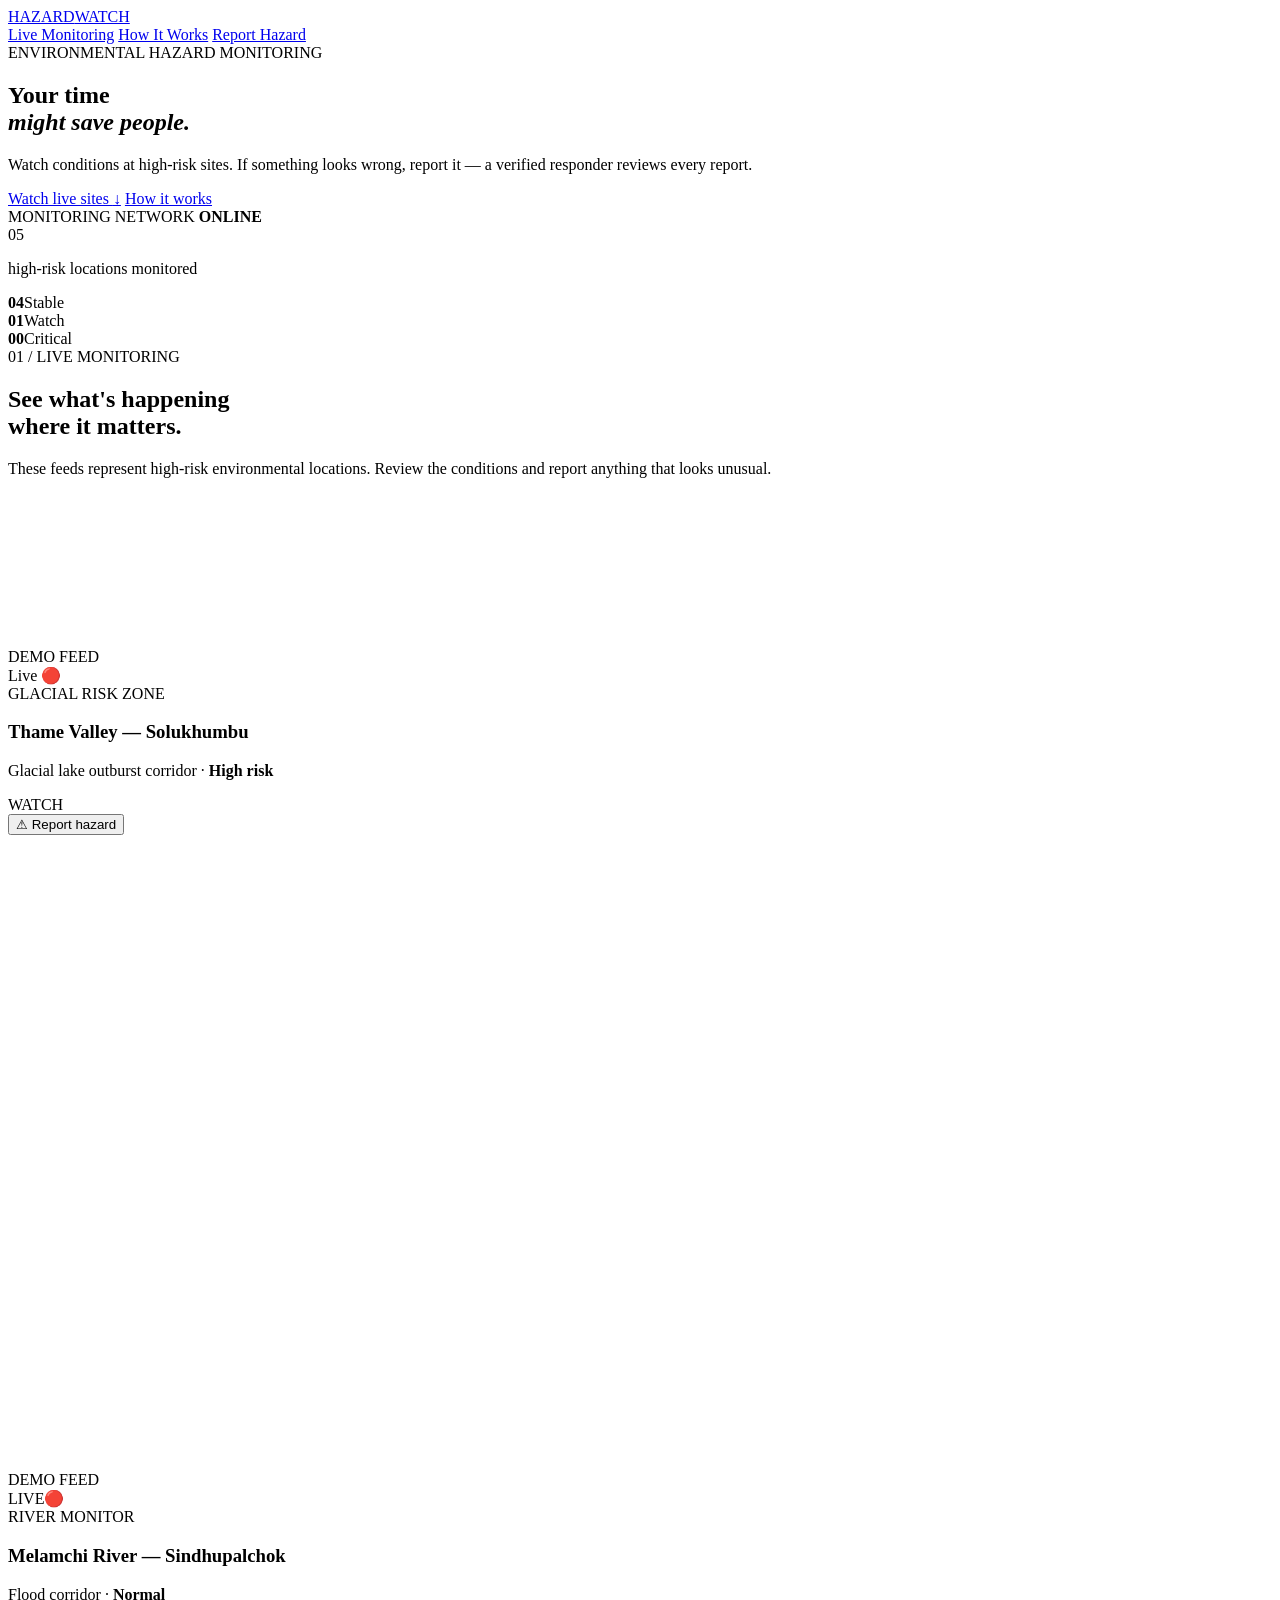
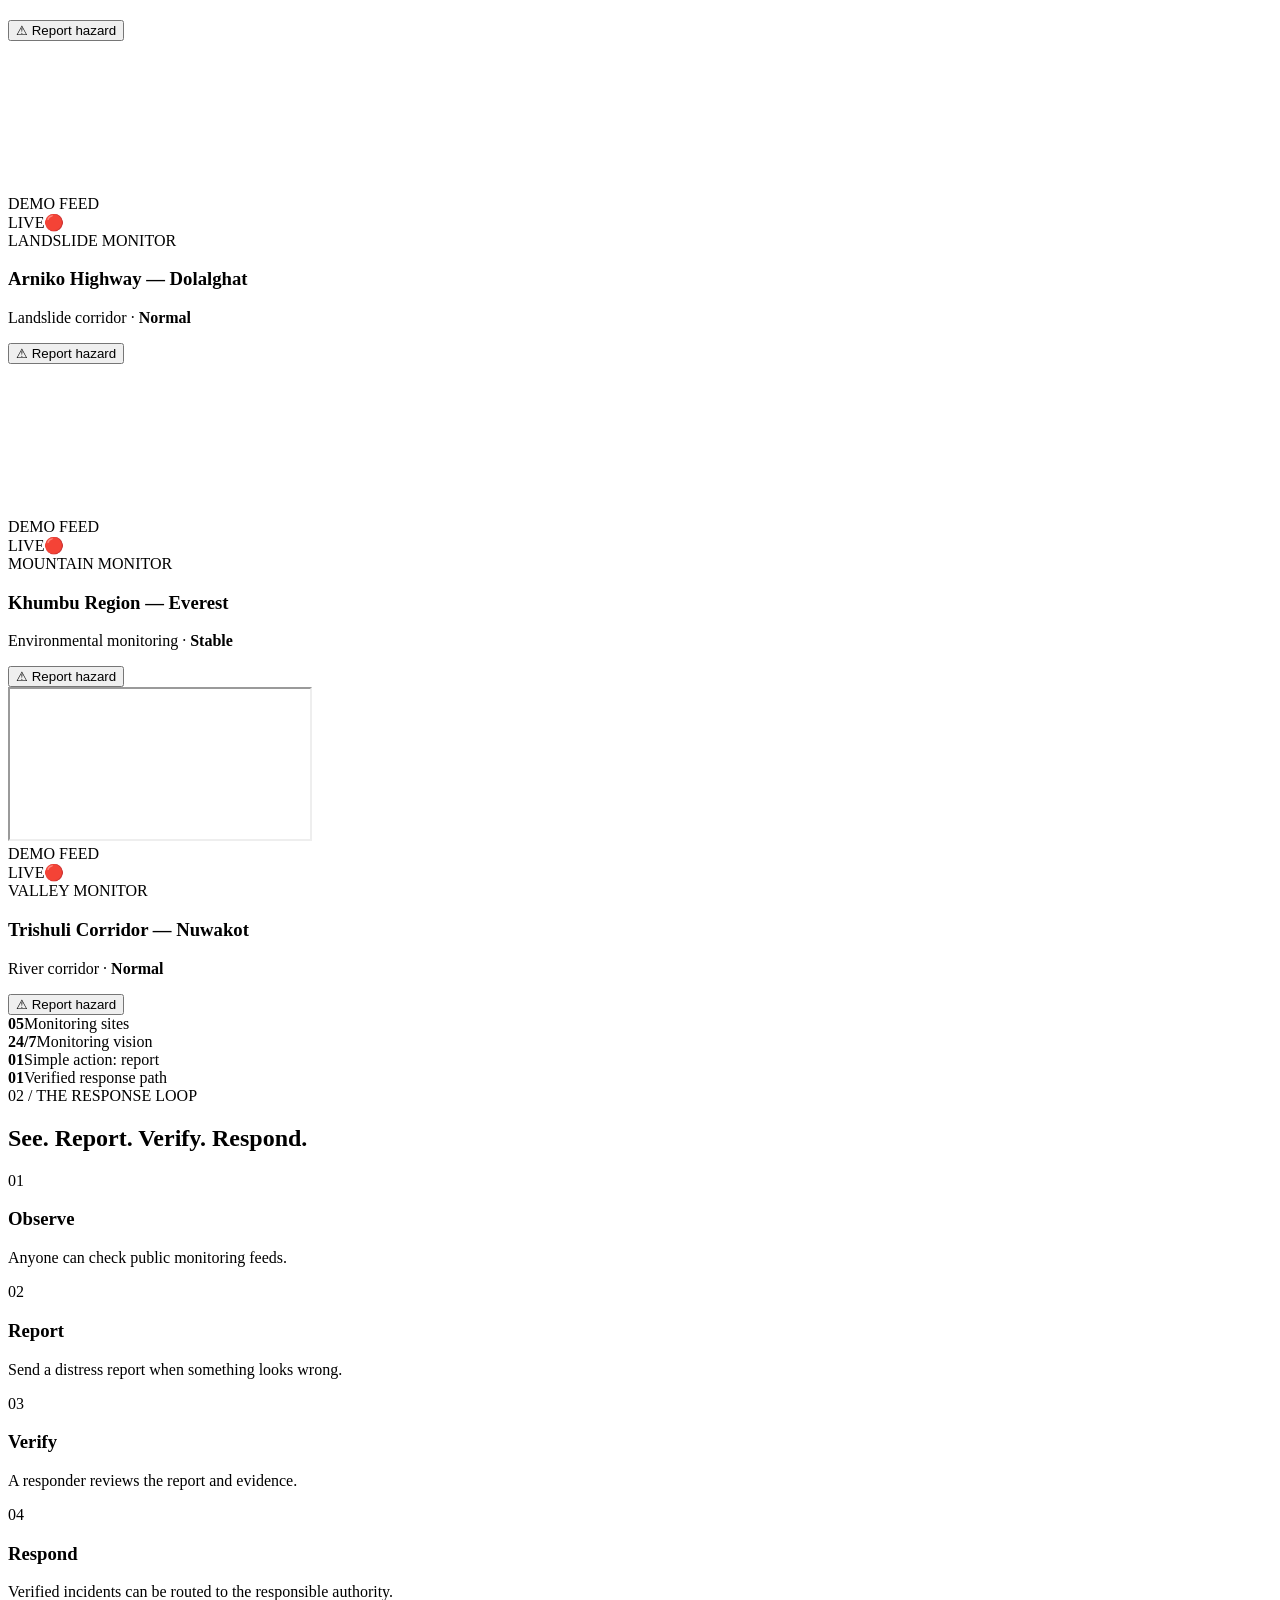
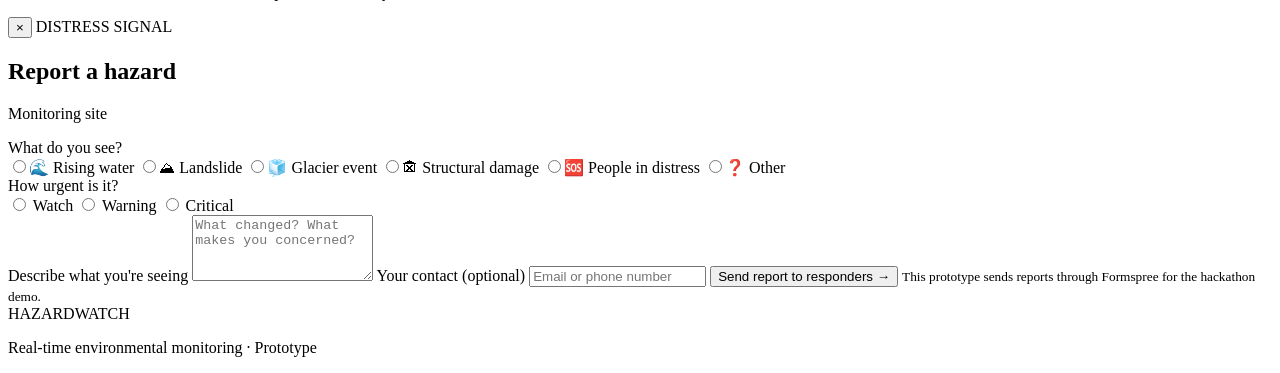
==== index.html @ b628bd3a "This is the index and overall prototype for the project . This file contains the complete HTML struc" ====
<!DOCTYPE html>
<html lang="en">
<head>
  <meta charset="UTF-8" />
  <meta name="viewport" content="width=device-width, initial-scale=1.0" />
  <meta name="description" content="HazardWatch monitors high-risk environmental sites in real time and routes verified distress reports to emergency responders." />
  <meta name="theme-color" content="#080b0a" />
  <link rel="icon" href="data:image/svg+xml,<svg xmlns=%22http://www.w3.org/2000/svg%22 viewBox=%220 0 100 100%22><text y=%22.9em%22 font-size=%2290%22>⚠️</text></svg>" />
  <title>HazardWatch — Your Time Might Save People</title>
  <link rel="preconnect" href="https://fonts.googleapis.com" />
  <link rel="preconnect" href="https://fonts.gstatic.com" crossorigin />
  <link rel="stylesheet" href="style.css" />
</head>
<body>
  <header class="site-header">
    <a class="logo" href="#">HAZARD<span>WATCH</span></a>
    <nav>
      <a href="#monitoring">Live Monitoring</a>
      <a href="#how-it-works">How It Works</a>
      <a class="nav-report" href="#monitoring">Report Hazard</a>
    </nav>
  </header>

  <main>
    <section class="hero">
      <div class="hero-copy">
        <div class="eyebrow"><span class="pulse" aria-hidden="true"></span> ENVIRONMENTAL HAZARD MONITORING</div>
        <h1>Your time<br /><em>might save people.</em></h1>
        <p>
          Watch conditions at high-risk sites. If something looks wrong,
          report it — a verified responder reviews every report.
        </p>
        <div class="hero-actions">
          <a href="#monitoring" class="btn btn-primary">Watch live sites <span aria-hidden="true">↓</span></a>
          <a href="#how-it-works" class="btn btn-ghost">How it works</a>
        </div>
      </div>

      <div class="hero-status">
        <div class="status-card">
          <div class="status-top">
            <span class="live-dot" aria-hidden="true"></span>
            <span>MONITORING NETWORK</span>
            <strong>ONLINE</strong>
          </div>
          <div class="status-number">05</div>
          <p>high-risk locations monitored</p>
          <div class="mini-stats">
            <div><b>04</b><span>Stable</span></div>
            <div><b>01</b><span>Watch</span></div>
            <div><b>00</b><span>Critical</span></div>
          </div>
        </div>
      </div>
    </section>

    <section class="section-heading" id="monitoring">
      <div>
        <span class="section-kicker">01 / LIVE MONITORING</span>
        <h2>See what's happening<br />where it matters.</h2>
      </div>
      <p>
        These feeds represent high-risk environmental locations.
        Review the conditions and report anything that looks unusual.
      </p>
    </section>

    <section class="camera-grid">
      <article class="camera-card featured">
        <div class="video-wrap">
          <video
         autoplay
         muted
         loop
          playsinline
          preload="metadata">
          <source src="videos/feed1.mp4" type="video/mp4">
          Your browser does not support video playback.
          </video>
          <div class="feed-label"><span class="live-dot" aria-hidden="true"></span> DEMO FEED</div>
          <div class="feed-note">Live 🔴</div>
        </div>
        <div class="camera-info">
          <div class="camera-title">
            <div>
              <span class="camera-type">GLACIAL RISK ZONE</span>
              <h3>Thame Valley — Solukhumbu</h3>
              <p>Glacial lake outburst corridor · <b class="high">High risk</b></p>
            </div>
            <span class="risk-badge high-badge">WATCH</span>
          </div>
          <button class="report-btn" type="button" onclick="openReport('Thame Valley — Solukhumbu')">
            <span aria-hidden="true">⚠</span> Report hazard
          </button>
        </div>
      </article>

      <article class="camera-card">
        <div class="video-wrap">
          <video
         autoplay
         muted
         loop
         width="100%"
          playsinline
          preload="metadata">
          <source src="videos/feed2.mp4" type="video/mp4">
          Your browser does not support video playback.
          </video>
          <div class="feed-label"><span class="live-dot" aria-hidden="true"></span> DEMO FEED</div>
          <div class="feed-note">LIVE🔴</div>
        </div>
        <div class="camera-info">
          <span class="camera-type">RIVER MONITOR</span>
          <h3>Melamchi River — Sindhupalchok</h3>
          <p>Flood corridor · <b class="normal">Normal</b></p>
          <button class="report-btn" type="button" onclick="openReport('Melamchi River — Sindhupalchok')"><span aria-hidden="true">⚠</span> Report hazard</button>
        </div>
      </article>

      <article class="camera-card">
        <div class="video-wrap">
          <video
         autoplay
         muted
         loop
          playsinline
          preload="metadata">
          <source src="videos/feed3.mp4" type="video/mp4">
          Your browser does not support video playback.
          </video>
          <div class="feed-label"><span class="live-dot" aria-hidden="true"></span> DEMO FEED</div>
          <div class="feed-note">LIVE🔴</div>
        </div>
        <div class="camera-info">
          <span class="camera-type">LANDSLIDE MONITOR</span>
          <h3>Arniko Highway — Dolalghat</h3>
          <p>Landslide corridor · <b class="normal">Normal</b></p>
          <button class="report-btn" type="button" onclick="openReport('Arniko Highway — Dolalghat')"><span aria-hidden="true">⚠</span> Report hazard</button>
        </div>
      </article>

      <article class="camera-card">
        <div class="video-wrap">
          <video
         autoplay
         muted
         loop
          playsinline
          preload="metadata">
          <source src="videos/feed4.mp4" type="video/mp4">
          Your browser does not support video playback.
          </video>
          <div class="feed-label"><span class="live-dot" aria-hidden="true"></span> DEMO FEED</div>
          <div class="feed-note">LIVE🔴</div>
        </div>
        <div class="camera-info">
          <span class="camera-type">MOUNTAIN MONITOR</span>
          <h3>Khumbu Region — Everest</h3>
          <p>Environmental monitoring · <b class="normal">Stable</b></p>
          <button class="report-btn" type="button" onclick="openReport('Khumbu Region — Everest')"><span aria-hidden="true">⚠</span> Report hazard</button>
        </div>
      </article>

      <article class="camera-card">
        <div class="video-wrap">
          <iframe
            src="https://www.youtube.com/embed/aqz-KE-bpKQ?mute=1"
            title="HazardWatch valley demo feed"
            allow="autoplay; encrypted-media; picture-in-picture"
            loading="lazy"
            allowfullscreen>
          </iframe>
          <div class="feed-label"><span class="live-dot" aria-hidden="true"></span> DEMO FEED</div>
          <div class="feed-note">LIVE🔴</div>
        </div>
        <div class="camera-info">
          <span class="camera-type">VALLEY MONITOR</span>
          <h3>Trishuli Corridor — Nuwakot</h3>
          <p>River corridor · <b class="normal">Normal</b></p>
          <button class="report-btn" type="button" onclick="openReport('Trishuli Corridor — Nuwakot')"><span aria-hidden="true">⚠</span> Report hazard</button>
        </div>
      </article>
    </section>

    <section class="impact-strip">
      <div><strong>05</strong><span>Monitoring sites</span></div>
      <div><strong>24/7</strong><span>Monitoring vision</span></div>
      <div><strong>01</strong><span>Simple action: report</span></div>
      <div><strong>01</strong><span>Verified response path</span></div>
    </section>

    <section class="how" id="how-it-works">
      <span class="section-kicker">02 / THE RESPONSE LOOP</span>
      <h2>See. Report. Verify. Respond.</h2>
      <div class="steps">
        <div class="step"><span>01</span><h3>Observe</h3><p>Anyone can check public monitoring feeds.</p></div>
        <div class="step"><span>02</span><h3>Report</h3><p>Send a distress report when something looks wrong.</p></div>
        <div class="step"><span>03</span><h3>Verify</h3><p>A responder reviews the report and evidence.</p></div>
        <div class="step"><span>04</span><h3>Respond</h3><p>Verified incidents can be routed to the responsible authority.</p></div>
      </div>
    </section>
  </main>

  <div class="modal-backdrop" id="reportModal" role="dialog" aria-modal="true" aria-labelledby="reportModalTitle" onclick="closeOnBackdrop(event)">
    <div class="report-modal">
      <button class="close" type="button" onclick="closeReport()" aria-label="Close report form">×</button>
      <span class="section-kicker">DISTRESS SIGNAL</span>
      <h2 id="reportModalTitle">Report a hazard</h2>
      <p class="modal-location" id="modalLocation">Monitoring site</p>

      <form action="https://formspree.io/f/mqpaeapp" method="POST">
        <input type="hidden" name="location" id="locationInput" />

        <label>What do you see?</label>
        <div class="choice-grid">
          <label class="choice"><input type="radio" name="hazard" value="Rising water" required /><span aria-hidden="true">🌊</span> Rising water</label>
          <label class="choice"><input type="radio" name="hazard" value="Landslide" /><span aria-hidden="true">⛰</span> Landslide</label>
          <label class="choice"><input type="radio" name="hazard" value="Glacier event" /><span aria-hidden="true">🧊</span> Glacier event</label>
          <label class="choice"><input type="radio" name="hazard" value="Structural damage" /><span aria-hidden="true">🏚</span> Structural damage</label>
          <label class="choice"><input type="radio" name="hazard" value="People in distress" /><span aria-hidden="true">🆘</span> People in distress</label>
          <label class="choice"><input type="radio" name="hazard" value="Other" /><span aria-hidden="true">❓</span> Other</label>
        </div>

        <label>How urgent is it?</label>
        <div class="urgency">
          <label><input type="radio" name="urgency" value="Watch" required /> Watch</label>
          <label><input type="radio" name="urgency" value="Warning" /> Warning</label>
          <label class="critical"><input type="radio" name="urgency" value="Critical" /> Critical</label>
        </div>

        <label for="description">Describe what you're seeing</label>
        <textarea id="description" name="description" rows="4" placeholder="What changed? What makes you concerned?" required></textarea>

        <label for="contact">Your contact <span>(optional)</span></label>
        <input id="contact" type="text" name="contact" placeholder="Email or phone number" />

        <button class="submit-btn" type="submit">Send report to responders <span aria-hidden="true">→</span></button>
        <small>This prototype sends reports through Formspree for the hackathon demo.</small>
      </form>
    </div>
  </div>

  <footer>
    <div class="logo">HAZARD<span>WATCH</span></div>
    <p>Real-time environmental monitoring · Prototype</p>
  </footer>

  <script>
    const modal = document.getElementById("reportModal");
    const modalLocation = document.getElementById("modalLocation");
    const locationInput = document.getElementById("locationInput");

    // Remembers whatever had focus before the modal opened, so we can
    // hand it back on close instead of stranding keyboard/screen-reader
    // users at the top of the page.
    let lastFocused = null;

    function openReport(location) {
      lastFocused = document.activeElement;
      modalLocation.textContent = location;
      locationInput.value = location;
      modal.classList.add("active");
      document.body.classList.add("modal-open");

      const firstField = modal.querySelector('input[type="radio"], textarea, input[type="text"]');
      if (firstField) firstField.focus();
    }

    function closeReport() {
      modal.classList.remove("active");
      document.body.classList.remove("modal-open");
      if (lastFocused) lastFocused.focus();
    }

    function closeOnBackdrop(event) {
      if (event.target === modal) closeReport();
    }

    document.addEventListener("keydown", (event) => {
      if (event.key === "Escape" && modal.classList.contains("active")) closeReport();
    });
  </script>
</body>
</html>
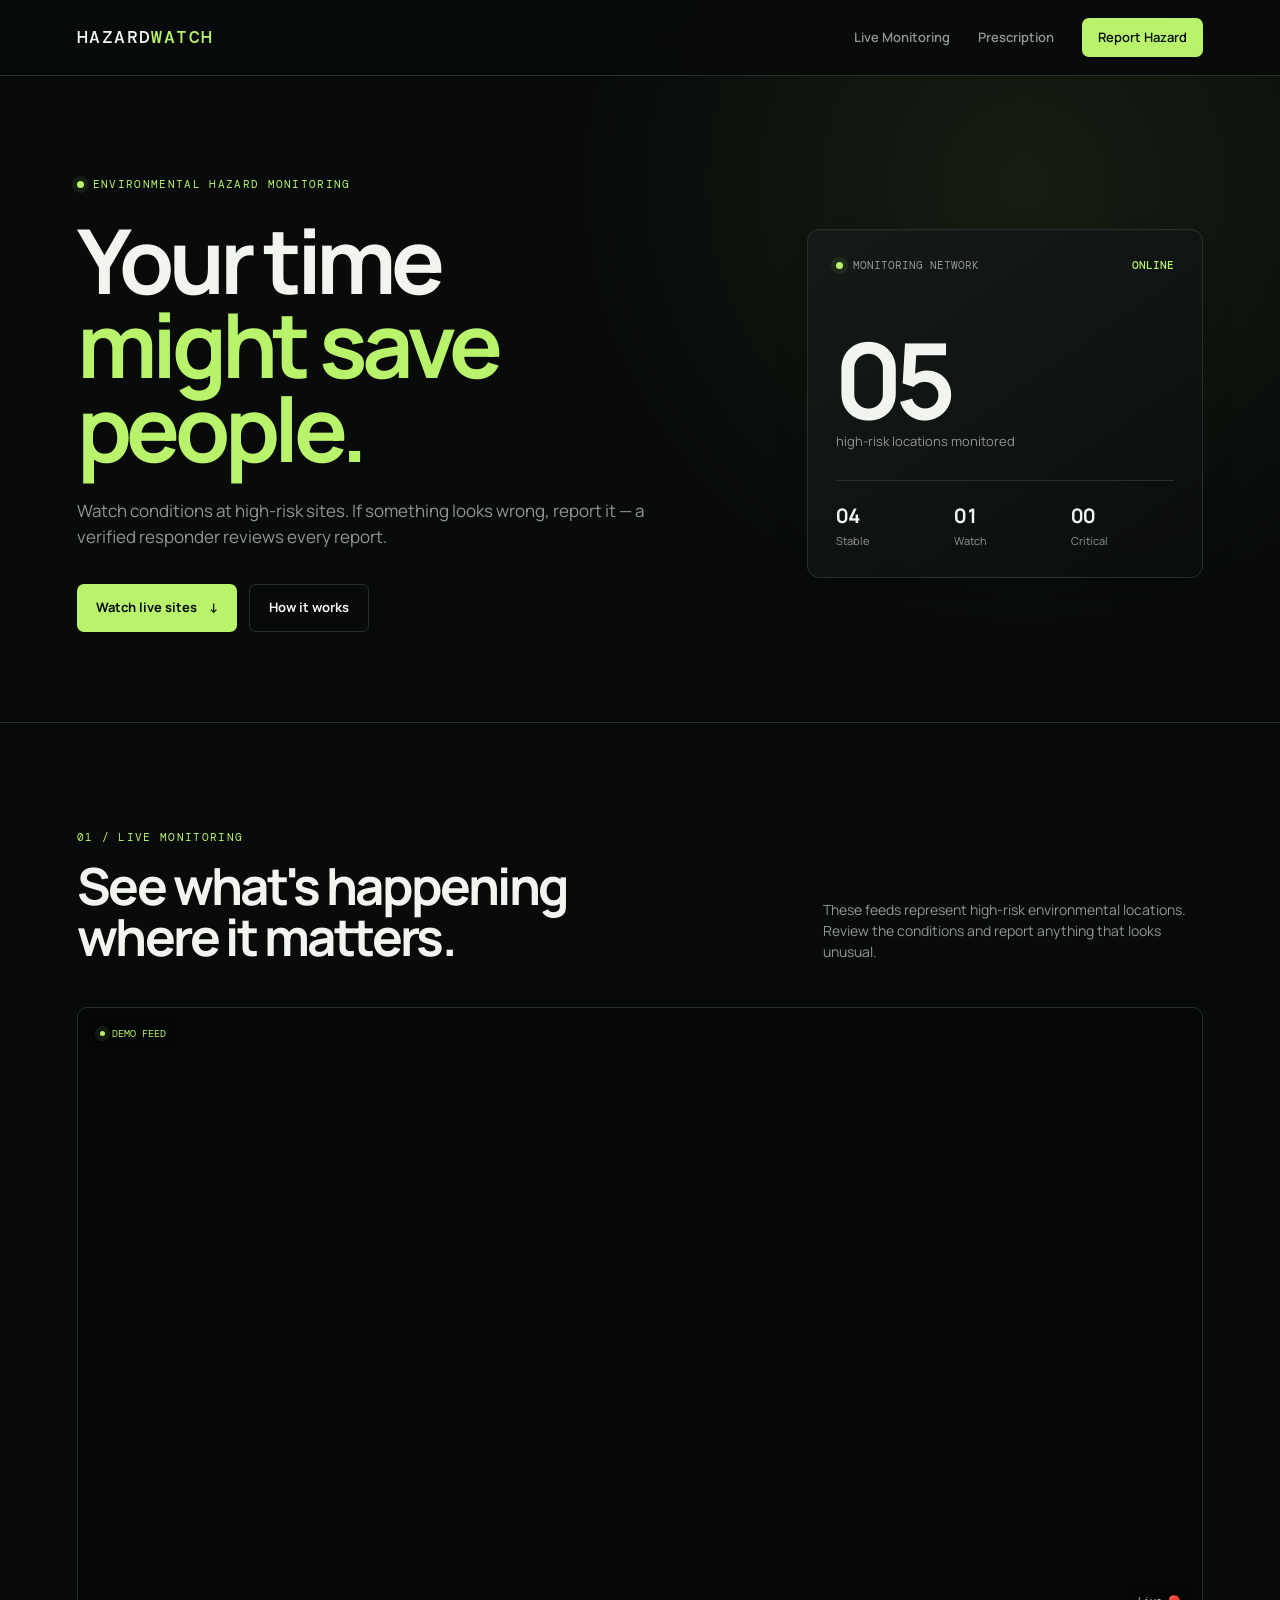
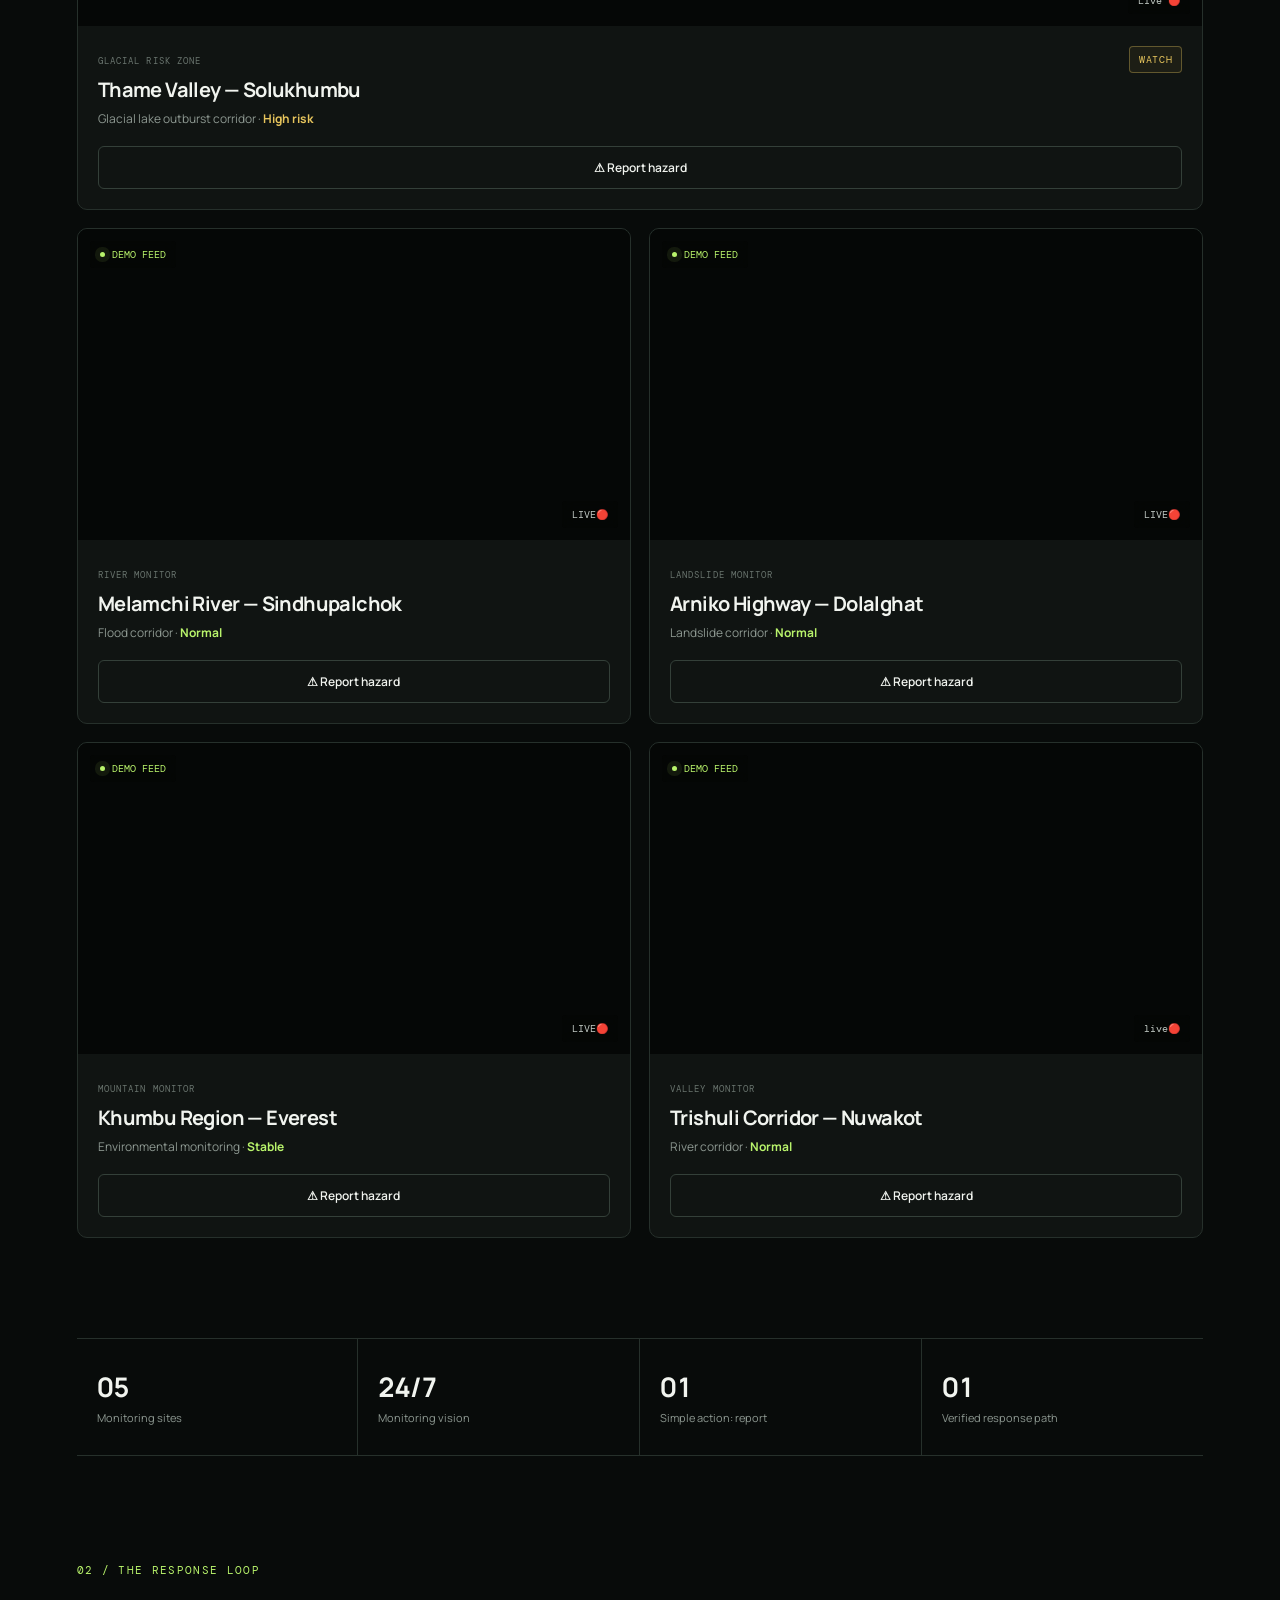
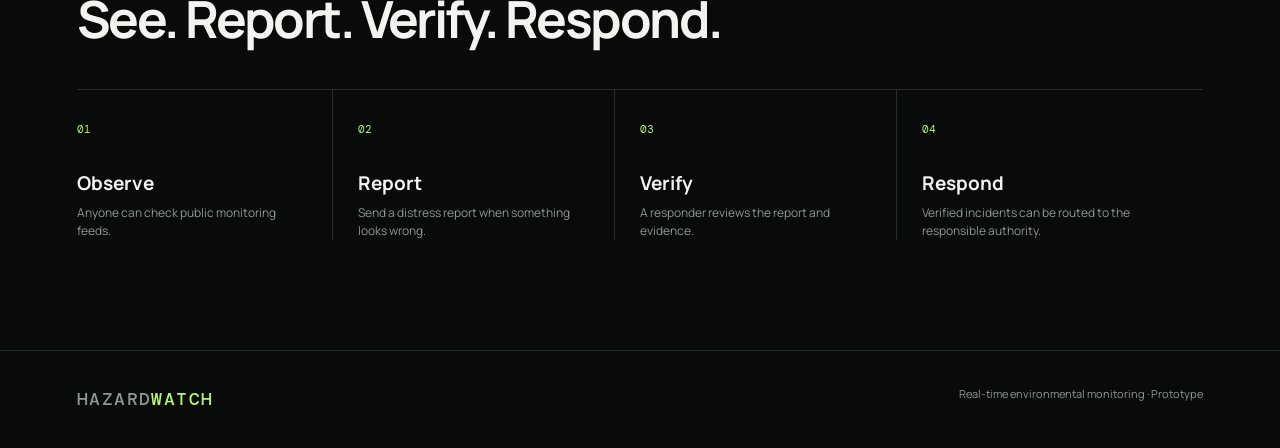
==== commit e8000e36: "Replace YouTube iframe with video element" ====
--- a/index.html
+++ b/index.html
@@ -16,7 +16,7 @@
     <a class="logo" href="#">HAZARD<span>WATCH</span></a>
     <nav>
       <a href="#monitoring">Live Monitoring</a>
-      <a href="#how-it-works">How It Works</a>
+      <a href="#two.html">Prescription</a>
       <a class="nav-report" href="#monitoring">Report Hazard</a>
     </nav>
   </header>
@@ -164,15 +164,17 @@
 
       <article class="camera-card">
         <div class="video-wrap">
-          <iframe
-            src="https://www.youtube.com/embed/aqz-KE-bpKQ?mute=1"
-            title="HazardWatch valley demo feed"
-            allow="autoplay; encrypted-media; picture-in-picture"
-            loading="lazy"
-            allowfullscreen>
-          </iframe>
-          <div class="feed-label"><span class="live-dot" aria-hidden="true"></span> DEMO FEED</div>
-          <div class="feed-note">LIVE🔴</div>
+          <video
+         autoplay
+         muted
+         loop
+          playsinline
+          preload="metadata">
+          <source src="videos/feed5.mp4" type="video/mp4">
+          Your browser does not support video playback.
+          </video>
+          <div class="feed-label"><span class="live-dot" aria-hidden="true"></span> DEMO FEED</div>
+          <div class="feed-note">live🔴</div>
         </div>
         <div class="camera-info">
           <span class="camera-type">VALLEY MONITOR</span>
--- a/style.css
+++ b/style.css
@@ -0,0 +1,923 @@
+@import url('https://fonts.googleapis.com/css2?family=DM+Mono:wght@400;500&family=Manrope:wght@400;500;600;700;800&display=swap');
+
+/* ==========================================================================
+   Tokens
+   ========================================================================== */
+
+:root {
+  --bg: #080b0a;
+  --surface: #101412;
+  --surface-2: #151a17;
+  --line: #26302b;
+  --text: #f1f4ef;
+  --muted: #8d9891;
+  --green: #b8f36b;
+  --green-dark: #6e9e3b;
+  --yellow: #e6c45c;
+  --red: #ff655f;
+
+  --radius-sm: 6px;
+  --radius-md: 10px;
+  --radius-lg: 12px;
+
+  --ease-out: cubic-bezier(.16, 1, .3, 1);
+  --ease-in-out: cubic-bezier(.65, 0, .35, 1);
+  --speed-fast: .15s;
+  --speed-base: .25s;
+
+  --shadow-card: 0 1px 0 rgba(255, 255, 255, .02) inset, 0 20px 40px -28px rgba(0, 0, 0, .6);
+  --shadow-modal: 0 30px 80px -20px rgba(0, 0, 0, .7);
+}
+
+/* ==========================================================================
+   Reset
+   ========================================================================== */
+
+* {
+  box-sizing: border-box;
+  margin: 0;
+  padding: 0;
+}
+
+html {
+  scroll-behavior: smooth;
+}
+
+body {
+  background:
+    radial-gradient(circle at 80% 5%, rgba(184, 243, 107, .08), transparent 28rem),
+    var(--bg);
+  color: var(--text);
+  font-family: "Manrope", sans-serif;
+  line-height: 1.5;
+  -webkit-font-smoothing: antialiased;
+  text-rendering: optimizeLegibility;
+}
+
+body.modal-open {
+  overflow: hidden;
+}
+
+a {
+  color: inherit;
+  text-decoration: none;
+}
+
+::selection {
+  background: var(--green);
+  color: var(--bg);
+}
+
+/* Respect people who've asked their OS to cut down on motion. */
+@media (prefers-reduced-motion: reduce) {
+  html {
+    scroll-behavior: auto;
+  }
+
+  * {
+    animation-duration: .01ms !important;
+    animation-iteration-count: 1 !important;
+    transition-duration: .01ms !important;
+    scroll-behavior: auto !important;
+  }
+}
+
+/* Consistent, visible keyboard focus everywhere — the default outline
+   gets stripped further down on a few components, so this backfills it. */
+:focus-visible {
+  outline: 2px solid var(--green);
+  outline-offset: 2px;
+  border-radius: 3px;
+}
+
+/* Firefox scrollbar; the sliver of extra polish most templates skip. */
+* {
+  scrollbar-width: thin;
+  scrollbar-color: var(--line) transparent;
+}
+
+*::-webkit-scrollbar {
+  width: 10px;
+  height: 10px;
+}
+
+*::-webkit-scrollbar-track {
+  background: transparent;
+}
+
+*::-webkit-scrollbar-thumb {
+  background: var(--line);
+  border-radius: 20px;
+  border: 2px solid var(--bg);
+}
+
+/* ==========================================================================
+   Header
+   ========================================================================== */
+
+.site-header {
+  height: 76px;
+  padding: 0 6vw;
+  display: flex;
+  align-items: center;
+  justify-content: space-between;
+  border-bottom: 1px solid var(--line);
+  position: sticky;
+  top: 0;
+  z-index: 20;
+  background: rgba(8, 11, 10, .9);
+  backdrop-filter: blur(16px);
+}
+
+.logo {
+  font-family: "DM Mono", monospace;
+  font-size: 18px;
+  font-weight: 500;
+  letter-spacing: .08em;
+}
+
+.logo span {
+  color: var(--green);
+}
+
+nav {
+  display: flex;
+  align-items: center;
+  gap: 28px;
+}
+
+nav a {
+  color: var(--muted);
+  font-size: 13px;
+  font-weight: 600;
+  transition: color var(--speed-fast) var(--ease-out);
+}
+
+nav a:hover {
+  color: var(--text);
+}
+
+.nav-report {
+  color: var(--bg) !important;
+  background: var(--green);
+  padding: 10px 16px;
+  border-radius: 7px;
+  transition: transform var(--speed-fast) var(--ease-out), box-shadow var(--speed-fast) var(--ease-out);
+}
+
+.nav-report:hover {
+  transform: translateY(-1px);
+  box-shadow: 0 8px 20px -8px rgba(184, 243, 107, .45);
+}
+
+.nav-report:active {
+  transform: translateY(0);
+}
+
+/* ==========================================================================
+   Hero
+   ========================================================================== */
+
+.hero {
+  min-height: 610px;
+  padding: 100px 6vw 90px;
+  display: grid;
+  grid-template-columns: 1.25fr .75fr;
+  gap: 70px;
+  align-items: center;
+  border-bottom: 1px solid var(--line);
+}
+
+.eyebrow,
+.section-kicker,
+.camera-type {
+  font-family: "DM Mono", monospace;
+  color: var(--green);
+  font-size: 11px;
+  letter-spacing: .12em;
+}
+
+.eyebrow {
+  display: flex;
+  align-items: center;
+  gap: 9px;
+  margin-bottom: 25px;
+}
+
+.pulse,
+.live-dot {
+  display: inline-block;
+  width: 7px;
+  height: 7px;
+  border-radius: 50%;
+  background: var(--green);
+  box-shadow: 0 0 0 5px rgba(184, 243, 107, .08);
+}
+
+.pulse {
+  animation: pulse-ring 2.2s var(--ease-in-out) infinite;
+}
+
+.live-dot {
+  animation: pulse-ring 1.8s var(--ease-in-out) infinite;
+}
+
+@keyframes pulse-ring {
+  0%, 100% {
+    box-shadow: 0 0 0 5px rgba(184, 243, 107, .08);
+  }
+
+  50% {
+    box-shadow: 0 0 0 8px rgba(184, 243, 107, .14);
+  }
+}
+
+.hero h1 {
+  font-size: clamp(54px, 7vw, 94px);
+  line-height: .94;
+  letter-spacing: -.06em;
+  max-width: 850px;
+  text-wrap: balance;
+}
+
+.hero h1 em {
+  color: var(--green);
+  font-style: normal;
+}
+
+.hero-copy > p {
+  max-width: 610px;
+  margin: 28px 0 35px;
+  color: var(--muted);
+  font-size: 17px;
+}
+
+.hero-actions {
+  display: flex;
+  gap: 12px;
+}
+
+.btn {
+  padding: 13px 19px;
+  border-radius: 7px;
+  font-size: 13px;
+  font-weight: 700;
+  display: inline-flex;
+  align-items: center;
+  transition: transform var(--speed-fast) var(--ease-out),
+              box-shadow var(--speed-fast) var(--ease-out),
+              border-color var(--speed-fast) var(--ease-out),
+              background var(--speed-fast) var(--ease-out);
+}
+
+.btn-primary {
+  background: var(--green);
+  color: var(--bg);
+}
+
+.btn-primary span {
+  margin-left: 12px;
+  transition: transform var(--speed-fast) var(--ease-out);
+}
+
+.btn-primary:hover {
+  transform: translateY(-1px);
+  box-shadow: 0 10px 24px -10px rgba(184, 243, 107, .5);
+}
+
+.btn-primary:hover span {
+  transform: translateY(2px);
+}
+
+.btn-primary:active {
+  transform: translateY(0);
+}
+
+.btn-ghost {
+  border: 1px solid var(--line);
+  color: var(--text);
+}
+
+.btn-ghost:hover {
+  border-color: var(--green-dark);
+  background: rgba(184, 243, 107, .05);
+}
+
+.status-card {
+  border: 1px solid var(--line);
+  background: linear-gradient(145deg, rgba(21, 26, 23, .95), rgba(10, 13, 12, .95));
+  padding: 28px;
+  border-radius: var(--radius-lg);
+  box-shadow: var(--shadow-card);
+}
+
+.status-top {
+  display: flex;
+  align-items: center;
+  gap: 10px;
+  font: 11px "DM Mono", monospace;
+  color: var(--muted);
+}
+
+.status-top strong {
+  margin-left: auto;
+  color: var(--green);
+  font-weight: 500;
+}
+
+.status-number {
+  margin-top: 55px;
+  font: 700 105px/1 "Manrope";
+  letter-spacing: -.08em;
+  font-variant-numeric: tabular-nums;
+}
+
+.status-card > p {
+  color: var(--muted);
+  font-size: 13px;
+}
+
+.mini-stats {
+  display: grid;
+  grid-template-columns: repeat(3, 1fr);
+  border-top: 1px solid var(--line);
+  margin-top: 28px;
+  padding-top: 20px;
+  gap: 15px;
+}
+
+.mini-stats div {
+  display: grid;
+  gap: 2px;
+}
+
+.mini-stats b {
+  font-size: 20px;
+  font-variant-numeric: tabular-nums;
+}
+
+.mini-stats span {
+  color: var(--muted);
+  font-size: 11px;
+}
+
+/* ==========================================================================
+   Section headings
+   ========================================================================== */
+
+.section-heading {
+  padding: 100px 6vw 45px;
+  display: grid;
+  grid-template-columns: 1fr 380px;
+  gap: 60px;
+}
+
+.section-heading h2,
+.how h2 {
+  margin-top: 13px;
+  font-size: clamp(36px, 4vw, 58px);
+  line-height: 1;
+  letter-spacing: -.05em;
+  text-wrap: balance;
+}
+
+.section-heading > p {
+  color: var(--muted);
+  font-size: 14px;
+  align-self: end;
+}
+
+/* ==========================================================================
+   Camera grid
+   ========================================================================== */
+
+.camera-grid {
+  padding: 0 6vw 100px;
+  display: grid;
+  grid-template-columns: repeat(2, 1fr);
+  gap: 18px;
+}
+
+.camera-card {
+  overflow: hidden;
+  background: var(--surface);
+  border: 1px solid var(--line);
+  border-radius: var(--radius-md);
+  transition: border-color var(--speed-base) var(--ease-out), transform var(--speed-base) var(--ease-out);
+}
+
+.camera-card:hover {
+  border-color: #344039;
+}
+
+.camera-card.featured {
+  grid-column: span 2;
+}
+
+.video-wrap {
+  aspect-ratio: 16 / 8.8;
+  position: relative;
+  background: #050706;
+  overflow: hidden;
+  object-fit: contain;
+}
+
+.camera-card:not(.featured) .video-wrap {
+  aspect-ratio: 16 / 9;
+}
+
+.video-wrap iframe {
+  width: 100%;
+  height: 100%;
+  border: 0;
+  display: block;
+}
+
+.feed-label,
+.feed-note {
+  position: absolute;
+  z-index: 2;
+  background: rgba(5, 7, 6, .82);
+  backdrop-filter: blur(8px);
+  font: 10px "DM Mono", monospace;
+  padding: 7px 10px;
+  border-radius: 4px;
+}
+
+.feed-label {
+  top: 12px;
+  left: 12px;
+  color: var(--green);
+  display: flex;
+  align-items: center;
+}
+
+.feed-label .live-dot {
+  margin-right: 7px;
+  width: 5px;
+  height: 5px;
+}
+
+.feed-note {
+  right: 12px;
+  bottom: 12px;
+  color: #c0c8c3;
+}
+
+.camera-info {
+  padding: 20px;
+}
+
+.camera-title {
+  display: flex;
+  justify-content: space-between;
+  gap: 20px;
+}
+
+.camera-info h3 {
+  margin: 5px 0 5px;
+  font-size: 20px;
+  letter-spacing: -.03em;
+}
+
+.camera-info p {
+  color: var(--muted);
+  font-size: 12px;
+}
+
+.high {
+  color: var(--yellow);
+}
+
+.normal {
+  color: var(--green);
+}
+
+.risk-badge {
+  height: fit-content;
+  padding: 6px 9px;
+  font: 10px "DM Mono", monospace;
+  border: 1px solid rgba(230, 196, 92, .35);
+  color: var(--yellow);
+  border-radius: 4px;
+  letter-spacing: .06em;
+  white-space: nowrap;
+}
+
+/* Modifier used alongside .risk-badge on the featured card — kept the
+   yellow "watch" treatment as the base but split it out so a future
+   "critical" or "stable" variant has somewhere obvious to hook in. */
+.risk-badge.high-badge {
+  background: rgba(230, 196, 92, .06);
+}
+
+.camera-type {
+  font-size: 9px;
+  color: #69746e;
+}
+
+.report-btn {
+  margin-top: 18px;
+  width: 100%;
+  padding: 12px;
+  border: 1px solid #344039;
+  border-radius: var(--radius-sm);
+  background: transparent;
+  color: var(--text);
+  font: 600 12px "Manrope";
+  cursor: pointer;
+  transition: background var(--speed-base) var(--ease-out),
+              color var(--speed-base) var(--ease-out),
+              border-color var(--speed-base) var(--ease-out),
+              transform var(--speed-fast) var(--ease-out);
+}
+
+.report-btn:hover {
+  background: var(--green);
+  color: var(--bg);
+  border-color: var(--green);
+}
+
+.report-btn:active {
+  transform: scale(.98);
+}
+
+/* ==========================================================================
+   Impact strip
+   ========================================================================== */
+
+.impact-strip {
+  margin: 0 6vw 100px;
+  border-block: 1px solid var(--line);
+  display: grid;
+  grid-template-columns: repeat(4, 1fr);
+}
+
+.impact-strip div {
+  padding: 28px 20px;
+  border-right: 1px solid var(--line);
+  display: grid;
+  gap: 3px;
+}
+
+.impact-strip div:last-child {
+  border-right: 0;
+}
+
+.impact-strip strong {
+  font-size: 27px;
+  letter-spacing: -.04em;
+  font-variant-numeric: tabular-nums;
+}
+
+.impact-strip span {
+  color: var(--muted);
+  font-size: 11px;
+}
+
+/* ==========================================================================
+   How it works
+   ========================================================================== */
+
+.how {
+  padding: 0 6vw 110px;
+}
+
+.steps {
+  margin-top: 45px;
+  display: grid;
+  grid-template-columns: repeat(4, 1fr);
+  border-top: 1px solid var(--line);
+}
+
+.step {
+  padding: 25px 25px 0 0;
+  margin-right: 25px;
+  border-right: 1px solid var(--line);
+}
+
+.step:last-child {
+  border: 0;
+}
+
+.step > span {
+  font: 11px "DM Mono", monospace;
+  color: var(--green);
+}
+
+.step h3 {
+  margin: 30px 0 7px;
+  font-size: 19px;
+}
+
+.step p {
+  color: var(--muted);
+  font-size: 12px;
+  max-width: 220px;
+}
+
+/* ==========================================================================
+   Footer
+   ========================================================================== */
+
+footer {
+  padding: 35px 6vw;
+  border-top: 1px solid var(--line);
+  display: flex;
+  justify-content: space-between;
+  color: var(--muted);
+  font-size: 11px;
+}
+
+/* ==========================================================================
+   Report modal
+   ========================================================================== */
+
+.modal-backdrop {
+  position: fixed;
+  inset: 0;
+  z-index: 100;
+  background: rgba(0, 0, 0, .76);
+  backdrop-filter: blur(7px);
+  display: flex;
+  justify-content: center;
+  align-items: center;
+  padding: 20px;
+  opacity: 0;
+  visibility: hidden;
+  transition: opacity var(--speed-base) var(--ease-out), visibility var(--speed-base) var(--ease-out);
+}
+
+.modal-backdrop.active {
+  opacity: 1;
+  visibility: visible;
+}
+
+.report-modal {
+  width: min(650px, 100%);
+  max-height: 92vh;
+  overflow-y: auto;
+  background: #111613;
+  border: 1px solid #303b34;
+  border-radius: var(--radius-lg);
+  padding: 30px;
+  position: relative;
+  transform: translateY(12px);
+  transition: transform var(--speed-base) var(--ease-out);
+  box-shadow: var(--shadow-modal);
+}
+
+.active .report-modal {
+  transform: translateY(0);
+}
+
+.close {
+  position: absolute;
+  top: 18px;
+  right: 20px;
+  border: 0;
+  background: none;
+  color: var(--muted);
+  font-size: 27px;
+  cursor: pointer;
+  line-height: 1;
+  padding: 4px;
+  border-radius: 4px;
+  transition: color var(--speed-fast) var(--ease-out);
+}
+
+.close:hover {
+  color: var(--text);
+}
+
+.report-modal h2 {
+  font-size: 34px;
+  letter-spacing: -.05em;
+  margin-top: 8px;
+}
+
+.modal-location {
+  color: var(--yellow);
+  font-size: 12px;
+  margin-bottom: 28px;
+}
+
+.report-modal form > label {
+  display: block;
+  margin: 20px 0 10px;
+  font-size: 12px;
+  font-weight: 700;
+}
+
+.report-modal label span {
+  color: var(--muted);
+  font-weight: 400;
+}
+
+.choice-grid {
+  display: grid;
+  grid-template-columns: repeat(2, 1fr);
+  gap: 8px;
+}
+
+.choice {
+  border: 1px solid var(--line);
+  border-radius: var(--radius-sm);
+  padding: 12px;
+  font-size: 11px;
+  cursor: pointer;
+  transition: border-color var(--speed-fast) var(--ease-out), background var(--speed-fast) var(--ease-out);
+}
+
+.choice:hover {
+  border-color: #3a463f;
+}
+
+.choice:has(input:checked) {
+  border-color: var(--green);
+  background: rgba(184, 243, 107, .07);
+}
+
+.choice input,
+.urgency input {
+  display: none;
+}
+
+.urgency {
+  display: grid;
+  grid-template-columns: repeat(3, 1fr);
+  gap: 8px;
+}
+
+.urgency label {
+  border: 1px solid var(--line);
+  padding: 11px;
+  text-align: center;
+  font-size: 11px;
+  cursor: pointer;
+  border-radius: var(--radius-sm);
+  transition: border-color var(--speed-fast) var(--ease-out),
+              background var(--speed-fast) var(--ease-out),
+              color var(--speed-fast) var(--ease-out);
+}
+
+.urgency label:hover {
+  border-color: #3a463f;
+}
+
+.urgency label:has(input:checked) {
+  border-color: var(--green);
+  color: var(--green);
+  background: rgba(184, 243, 107, .07);
+}
+
+.urgency .critical:has(input:checked) {
+  border-color: var(--red);
+  color: var(--red);
+  background: rgba(255, 101, 95, .07);
+}
+
+textarea,
+.report-modal input[type="text"] {
+  width: 100%;
+  background: #0b0e0c;
+  border: 1px solid var(--line);
+  border-radius: var(--radius-sm);
+  padding: 12px;
+  color: var(--text);
+  font: 12px "Manrope";
+  outline: none;
+  resize: vertical;
+  transition: border-color var(--speed-fast) var(--ease-out);
+}
+
+textarea::placeholder,
+.report-modal input[type="text"]::placeholder {
+  color: #576058;
+}
+
+textarea:focus,
+.report-modal input[type="text"]:focus {
+  border-color: var(--green);
+}
+
+.submit-btn {
+  width: 100%;
+  margin-top: 22px;
+  border: 0;
+  border-radius: var(--radius-sm);
+  padding: 14px;
+  background: var(--green);
+  color: var(--bg);
+  font-weight: 800;
+  cursor: pointer;
+  display: flex;
+  align-items: center;
+  transition: transform var(--speed-fast) var(--ease-out), box-shadow var(--speed-fast) var(--ease-out);
+}
+
+.submit-btn:hover {
+  transform: translateY(-1px);
+  box-shadow: 0 10px 24px -10px rgba(184, 243, 107, .5);
+}
+
+.submit-btn:active {
+  transform: translateY(0);
+}
+
+.submit-btn span {
+  margin-left: auto;
+}
+
+.report-modal small {
+  display: block;
+  margin-top: 10px;
+  color: #667169;
+  font-size: 9px;
+  text-align: center;
+}
+
+/* ==========================================================================
+   Responsive
+   ========================================================================== */
+
+@media (max-width: 850px) {
+  nav a:not(.nav-report) {
+    display: none;
+  }
+
+  .hero {
+    grid-template-columns: 1fr;
+    padding-top: 70px;
+  }
+
+  .section-heading {
+    grid-template-columns: 1fr;
+  }
+
+  .camera-grid {
+    grid-template-columns: 1fr;
+  }
+
+  .camera-card.featured {
+    grid-column: auto;
+  }
+
+  .impact-strip {
+    grid-template-columns: repeat(2, 1fr);
+  }
+
+  .impact-strip div:nth-child(2) {
+    border-right: 0;
+  }
+
+  .steps {
+    grid-template-columns: repeat(2, 1fr);
+    row-gap: 35px;
+  }
+}
+
+@media (max-width: 560px) {
+  .site-header {
+    padding: 0 20px;
+  }
+
+  .hero,
+  .section-heading,
+  .camera-grid,
+  .how {
+    padding-left: 20px;
+    padding-right: 20px;
+  }
+
+  .hero h1 {
+    font-size: 52px;
+  }
+
+  .status-number {
+    font-size: 80px;
+  }
+
+  .camera-grid {
+    gap: 12px;
+  }
+
+  .choice-grid,
+  .urgency {
+    grid-template-columns: 1fr;
+  }
+
+  .impact-strip {
+    margin-left: 20px;
+    margin-right: 20px;
+  }
+
+  footer {
+    padding: 25px 20px;
+    display: block;
+  }
+
+  footer p {
+    margin-top: 8px;
+  }
+}
